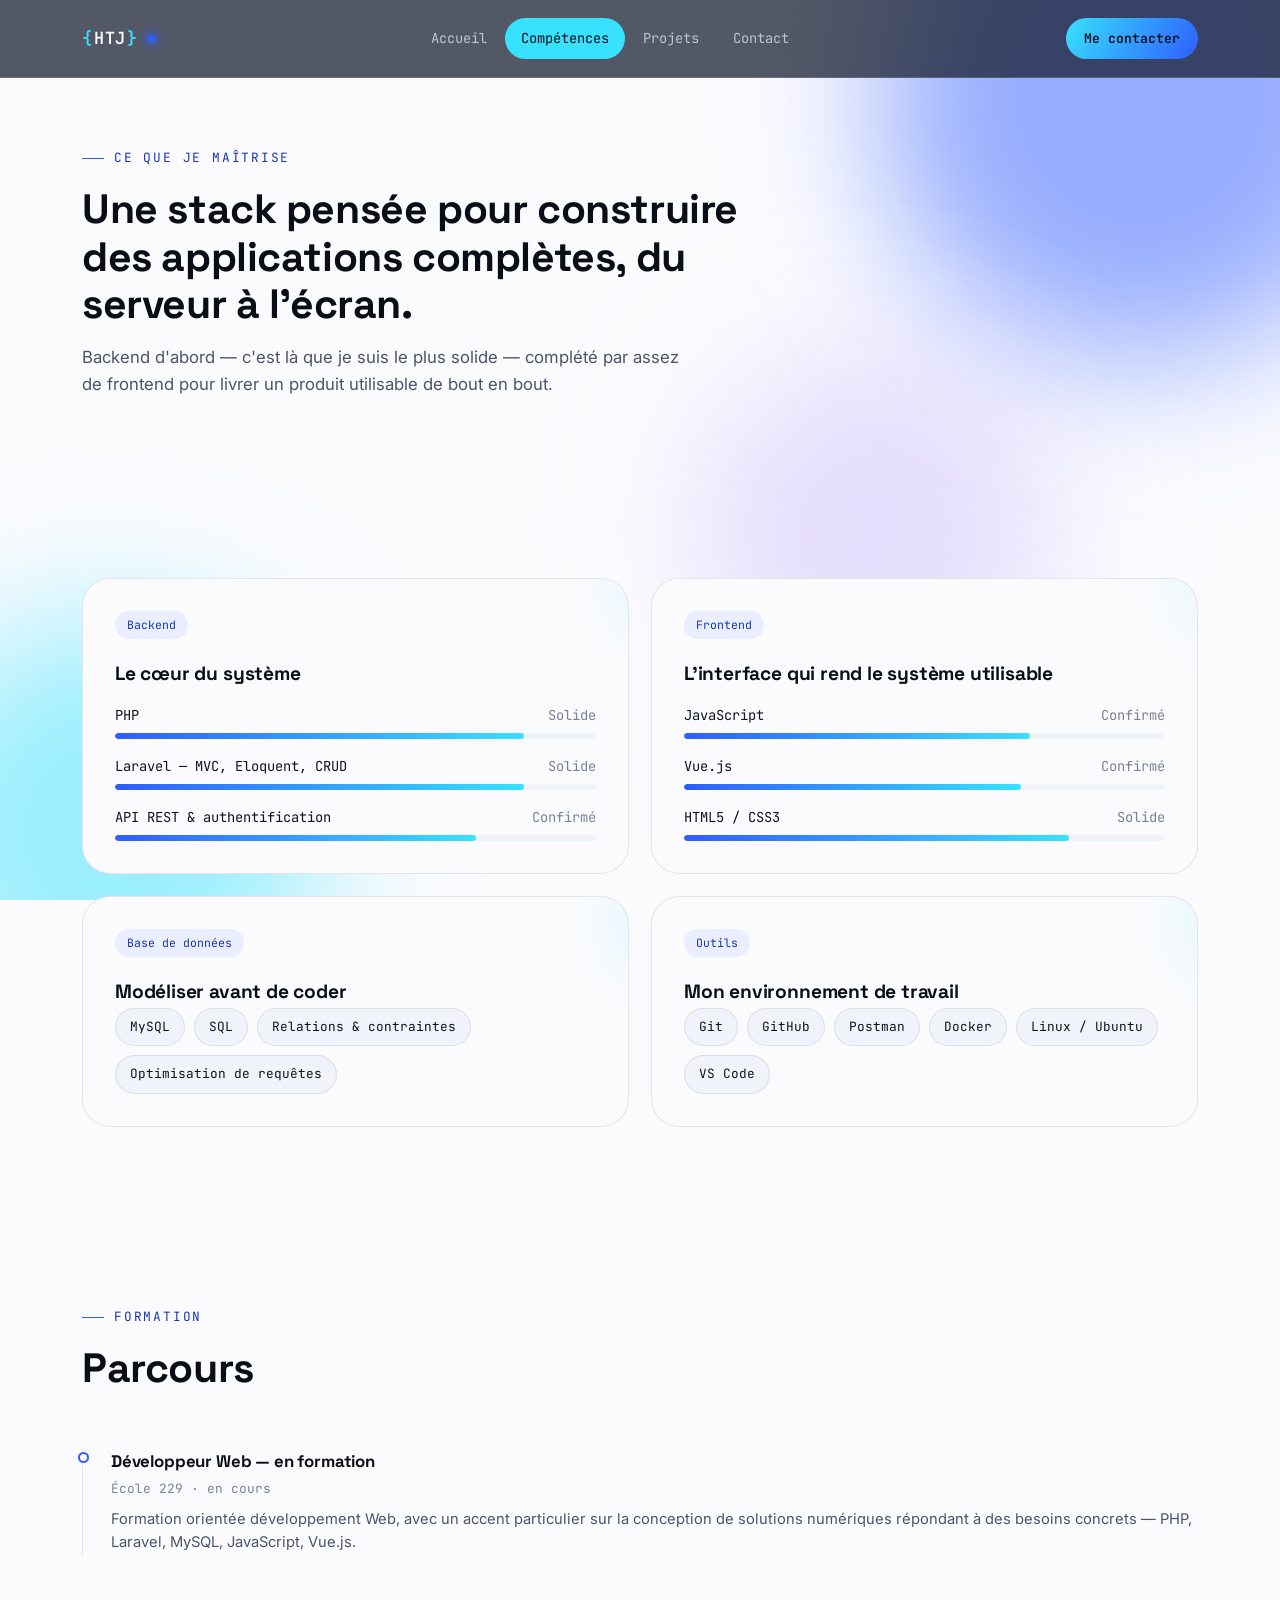
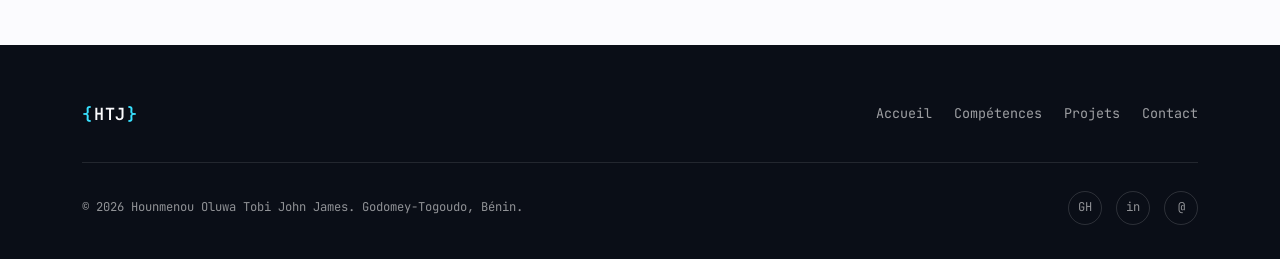
==== competences.html @ 38ccb783 "Premier commit du portfolio" ====
<!DOCTYPE html>
<html lang="fr">

<head>
    <meta charset="UTF-8">
    <meta name="viewport" content="width=device-width, initial-scale=1.0">
    <title>Compétences — Hounmenou John James</title>
    <meta name="description"
        content="Compétences techniques de Hounmenou John James : PHP, Laravel, MySQL, Vue.js, API REST.">
    <link rel="stylesheet" href="css/style.css">
</head>

<body>

    <div class="blob-field">
        <div class="blob blob--1"></div>
        <div class="blob blob--2"></div>
        <div class="blob blob--3"></div>
    </div>

    <nav class="nav">
        <div class="nav__inner">
            <a href="index.html" class="brand"><span class="brand__bracket">{</span>HTJ<span
                    class="brand__bracket">}</span><span class="brand__dot"></span></a>
            <div class="nav__links">
                <a href="index.html">Accueil</a>
                <a href="competences.html">Compétences</a>
                <a href="projets.html">Projets</a>
                <a href="contact.html">Contact</a>
            </div>
            <a href="contact.html" class="nav__cta">Me contacter</a>
            <button class="nav__toggle" aria-label="Ouvrir le menu">
                <span></span><span></span><span></span>
            </button>
        </div>
    </nav>

    <header class="section section--tight" style="padding-top:70px;">
        <div class="container">
            <div class="eyebrow reveal">Ce que je maîtrise</div>
            <h1 class="section__title reveal" style="max-width:680px;">Une stack pensée pour construire des applications
                complètes, du serveur à l'écran.</h1>
            <p class="section__lede reveal" style="max-width:600px;">Backend d'abord — c'est là que je suis le plus
                solide — complété par assez de frontend pour livrer un produit utilisable de bout en bout.</p>
        </div>
    </header>

    <section class="section section--tight">
        <div class="container">
            <div class="skill-groups">

                <div class="skill-card reveal">
                    <div class="skill-card__head">
                        <span class="skill-card__tag">Backend</span>
                    </div>
                    <h3 class="skill-card__title">Le cœur du système</h3>
                    <div class="bar-list">
                        <div>
                            <div class="bar-row__top"><span>PHP</span><span>Solide</span></div>
                            <div class="bar-track">
                                <div class="bar-fill" data-value="85"></div>
                            </div>
                        </div>
                        <div>
                            <div class="bar-row__top"><span>Laravel — MVC, Eloquent, CRUD</span><span>Solide</span>
                            </div>
                            <div class="bar-track">
                                <div class="bar-fill" data-value="85"></div>
                            </div>
                        </div>
                        <div>
                            <div class="bar-row__top"><span>API REST &amp; authentification</span><span>Confirmé</span>
                            </div>
                            <div class="bar-track">
                                <div class="bar-fill" data-value="75"></div>
                            </div>
                        </div>
                    </div>
                </div>

                <div class="skill-card reveal">
                    <div class="skill-card__head">
                        <span class="skill-card__tag">Frontend</span>
                    </div>
                    <h3 class="skill-card__title">L'interface qui rend le système utilisable</h3>
                    <div class="bar-list">
                        <div>
                            <div class="bar-row__top"><span>JavaScript</span><span>Confirmé</span></div>
                            <div class="bar-track">
                                <div class="bar-fill" data-value="72"></div>
                            </div>
                        </div>
                        <div>
                            <div class="bar-row__top"><span>Vue.js</span><span>Confirmé</span></div>
                            <div class="bar-track">
                                <div class="bar-fill" data-value="70"></div>
                            </div>
                        </div>
                        <div>
                            <div class="bar-row__top"><span>HTML5 / CSS3</span><span>Solide</span></div>
                            <div class="bar-track">
                                <div class="bar-fill" data-value="80"></div>
                            </div>
                        </div>
                    </div>
                </div>

                <div class="skill-card reveal">
                    <div class="skill-card__head">
                        <span class="skill-card__tag">Base de données</span>
                    </div>
                    <h3 class="skill-card__title">Modéliser avant de coder</h3>
                    <div class="pill-row">
                        <span class="pill">MySQL</span>
                        <span class="pill">SQL</span>
                        <span class="pill">Relations &amp; contraintes</span>
                        <span class="pill">Optimisation de requêtes</span>
                    </div>
                </div>

                <div class="skill-card reveal">
                    <div class="skill-card__head">
                        <span class="skill-card__tag">Outils</span>
                    </div>
                    <h3 class="skill-card__title">Mon environnement de travail</h3>
                    <div class="pill-row">
                        <span class="pill">Git</span>
                        <span class="pill">GitHub</span>
                        <span class="pill">Postman</span>
                        <span class="pill">Docker</span>
                        <span class="pill">Linux / Ubuntu</span>
                        <span class="pill">VS Code</span>
                    </div>
                </div>

            </div>
        </div>
    </section>

    <section class="section section--tight">
        <div class="container">
            <div class="section__head reveal">
                <div class="eyebrow">Formation</div>
                <h2 class="section__title">Parcours</h2>
            </div>
            <div class="timeline reveal">
                <div class="timeline__item">
                    <h3 class="timeline__title">Développeur Web — en formation</h3>
                    <div class="timeline__meta">École 229 · en cours</div>
                    <p class="timeline__desc">Formation orientée développement Web, avec un accent particulier sur la
                        conception de solutions numériques répondant à des besoins concrets — PHP, Laravel, MySQL,
                        JavaScript, Vue.js.</p>
                </div>
            </div>
        </div>
    </section>

    <footer class="footer">
        <div class="container">
            <div class="footer__top">
                <a href="index.html" class="brand"><span class="brand__bracket">{</span>HTJ<span
                        class="brand__bracket">}</span></a>
                <div class="footer__links">
                    <a href="index.html">Accueil</a>
                    <a href="competences.html">Compétences</a>
                    <a href="projets.html">Projets</a>
                    <a href="contact.html">Contact</a>
                </div>
            </div>
            <div class="footer__bottom">
                <span>© 2026 Hounmenou Oluwa Tobi John James. Godomey-Togoudo, Bénin.</span>
                <div class="footer__socials">
                    <a href="https://github.com/hounmenoutobi11-hub" target="_blank" rel="noopener"
                        aria-label="GitHub">GH</a>
                    <a href="https://linkedin.com/in/tobi-hounmenou-9b517a405/" target="_blank" rel="noopener"
                        aria-label="LinkedIn">in</a>
                    <a href="mailto:hounmenoutobi11@gmail.com" aria-label="Email">@</a>
                </div>
            </div>
        </div>
    </footer>

    <script src="js/script.js"></script>
    <!--Start of Tawk.to Script-->
    <script type="text/javascript">
        var Tawk_API = Tawk_API || {}, Tawk_LoadStart = new Date();
        (function () {
            var s1 = document.createElement("script"), s0 = document.getElementsByTagName("script")[0];
            s1.async = true;
            s1.src = 'https://embed.tawk.to/6a801e471c54b01d435f09fe/1k027ci6o';
            s1.charset = 'UTF-8';
            s1.setAttribute('crossorigin', '*');
            s0.parentNode.insertBefore(s1, s0);
        })();
    </script>
    <!--End of Tawk.to Script-->
</body>

</html>
---- css/style.css ----
/* =========================================================
    HOUNMENOU O.T. John James — Portfolio
    Design system: "Systems, built" — a PHP/Laravel developer
    whose signature is architecture: modules that connect.
    ========================================================= */

@import url('https://fonts.googleapis.com/css2?family=Space+Grotesk:wght@400;500;600;700&family=Inter:wght@400;500;600;700&family=JetBrains+Mono:wght@400;500;600;700&display=swap');

:root {
    --white: #FBFBFE;
    --white-soft: #F1F3FA;
    --ink: #0A0E17;
    --ink-soft: #121A2B;
    --ink-glass: rgba(18, 26, 43, 0.72);
    --blue: #2F5DFF;
    --blue-deep: #1836B2;
    --cyan: #38E1FF;
    --violet: #A78BFA;
    --text-dark: #10131C;
    --text-mid: #4B5468;
    --text-soft: #7A8299;
    --line: rgba(16, 19, 28, 0.09);
    --line-light: rgba(255, 255, 255, 0.14);

    --display: 'Space Grotesk', sans-serif;
    --body: 'Inter', sans-serif;
    --mono: 'JetBrains Mono', monospace;

    --radius-lg: 28px;
    --radius-md: 18px;
    --radius-sm: 10px;

    --shadow-soft: 0 20px 60px rgba(16, 19, 28, 0.10);
    --shadow-glow: 0 0 0 1px rgba(47, 93, 255, 0.12), 0 30px 80px rgba(47, 93, 255, 0.18);
}

*,
*::before,
*::after {
    box-sizing: border-box;
}

html {
    scroll-behavior: smooth;
}

body {
    margin: 0;
    background: var(--white);
    color: var(--text-dark);
    font-family: var(--body);
    font-size: 16px;
    line-height: 1.6;
    -webkit-font-smoothing: antialiased;
    overflow-x: hidden;
}

img {
    max-width: 100%;
    display: block;
}

a {
    color: inherit;
    text-decoration: none;
}

ul {
    margin: 0;
    padding: 0;
    list-style: none;
}

h1,
h2,
h3,
h4 {
    font-family: var(--display);
    margin: 0;
    color: var(--ink);
    letter-spacing: -0.01em;
}

p {
    margin: 0;
}

button {
    font-family: inherit;
    cursor: pointer;
}

:focus-visible {
    outline: 2px solid var(--blue);
    outline-offset: 3px;
    border-radius: 4px;
}

.container {
    width: 100%;
    max-width: 1180px;
    margin: 0 auto;
    padding: 0 32px;
}

/* ---------- ambient blobs ---------- */
.blob-field {
    position: fixed;
    inset: 0;
    z-index: -1;
    overflow: hidden;
    pointer-events: none;
}

.blob {
    position: absolute;
    border-radius: 50%;
    filter: blur(70px);
    opacity: 0.5;
    animation: drift 22s ease-in-out infinite;
    mix-blend-mode: multiply;
}

body.theme-dark .blob {
    mix-blend-mode: screen;
    opacity: 0.35;
}

.blob--1 {
    width: 520px;
    height: 520px;
    background: var(--blue);
    top: -160px;
    right: -120px;
    animation-duration: 26s;
}

.blob--2 {
    width: 420px;
    height: 420px;
    background: var(--cyan);
    bottom: -140px;
    left: -100px;
    animation-duration: 30s;
    animation-delay: -6s;
}

.blob--3 {
    width: 340px;
    height: 340px;
    background: var(--violet);
    top: 40%;
    left: 55%;
    animation-duration: 24s;
    animation-delay: -12s;
    opacity: 0.28;
}

@keyframes drift {

    0%,
    100% {
        transform: translate(0, 0) scale(1);
    }

    33% {
        transform: translate(30px, -40px) scale(1.08);
    }

    66% {
        transform: translate(-25px, 25px) scale(0.95);
    }
}

@media (prefers-reduced-motion:reduce) {
    .blob {
        animation: none;
    }

    html {
        scroll-behavior: auto;
    }

    * {
        animation-duration: 0.001ms !important;
        animation-iteration-count: 1 !important;
        transition-duration: 0.001ms !important;
    }
}

/* ---------- nav ---------- */
.nav {
    position: sticky;
    top: 0;
    z-index: 100;
    background: var(--ink-glass);
    backdrop-filter: blur(14px);
    -webkit-backdrop-filter: blur(14px);
    border-bottom: 1px solid var(--line-light);
}

.nav__inner {
    display: flex;
    align-items: center;
    justify-content: space-between;
    padding: 18px 32px;
    max-width: 1180px;
    margin: 0 auto;
}

.brand {
    font-family: var(--mono);
    font-weight: 600;
    font-size: 1.05rem;
    color: var(--white);
    display: flex;
    align-items: center;
    gap: 2px;
    letter-spacing: 0.02em;
}

.brand__bracket {
    color: var(--cyan);
}

.brand__dot {
    width: 7px;
    height: 7px;
    border-radius: 50%;
    background: var(--blue);
    box-shadow: 0 0 10px 2px var(--blue);
    margin-left: 8px;
    animation: pulse 2.4s ease-in-out infinite;
}

@keyframes pulse {

    0%,
    100% {
        opacity: 1;
    }

    50% {
        opacity: 0.35;
    }
}

.nav__links {
    display: flex;
    align-items: center;
    gap: 2px;
}

.nav__links a {
    font-family: var(--mono);
    font-size: 0.86rem;
    color: rgba(251, 251, 254, 0.66);
    padding: 9px 16px;
    border-radius: 100px;
    transition: color .2s ease, background .2s ease;
    position: relative;
}

.nav__links a:hover {
    color: var(--white);
    background: rgba(255, 255, 255, 0.06);
}

.nav__links a.is-active {
    color: var(--ink);
    background: var(--cyan);
}

.nav__cta {
    font-family: var(--mono);
    font-size: 0.82rem;
    color: var(--ink);
    background: linear-gradient(120deg, var(--cyan), var(--blue));
    padding: 10px 18px;
    border-radius: 100px;
    font-weight: 600;
    white-space: nowrap;
}

.nav__toggle {
    display: none;
    flex-direction: column;
    gap: 5px;
    background: none;
    border: none;
    padding: 6px;
}

.nav__toggle span {
    width: 22px;
    height: 2px;
    background: var(--white);
    border-radius: 2px;
}

/* ---------- buttons ---------- */
.btn {
    display: inline-flex;
    align-items: center;
    gap: 10px;
    padding: 14px 26px;
    border-radius: 100px;
    font-family: var(--mono);
    font-size: 0.88rem;
    font-weight: 600;
    border: 1px solid transparent;
    transition: transform .25s ease, box-shadow .25s ease, background .25s ease, color .25s ease;
}

.btn:hover {
    transform: translateY(-2px);
}

.btn--primary {
    background: var(--ink);
    color: var(--white);
    box-shadow: 0 10px 30px rgba(10, 14, 23, 0.25);
}

.btn--primary:hover {
    box-shadow: 0 16px 40px rgba(10, 14, 23, 0.35);
}

.btn--ghost {
    background: transparent;
    color: var(--ink);
    border-color: var(--line);
}

.btn--ghost:hover {
    border-color: var(--ink);
    background: var(--white-soft);
}

.btn--on-dark {
    background: linear-gradient(120deg, var(--cyan), var(--blue));
    color: var(--ink);
}

.btn__arrow {
    transition: transform .25s ease;
}

.btn:hover .btn__arrow {
    transform: translateX(4px);
}

/* ---------- section basics ---------- */
.section {
    padding: 120px 0;
    position: relative;
}

.section--tight {
    padding: 90px 0;
}

.eyebrow {
    font-family: var(--mono);
    font-size: 0.8rem;
    color: var(--blue-deep);
    text-transform: uppercase;
    letter-spacing: 0.14em;
    display: flex;
    align-items: center;
    gap: 10px;
    margin-bottom: 18px;
}

.eyebrow::before {
    content: '';
    width: 22px;
    height: 1px;
    background: var(--blue);
}

.section__head {
    max-width: 640px;
    margin-bottom: 56px;
}

.section__title {
    font-size: clamp(1.9rem, 3.2vw, 2.6rem);
    line-height: 1.15;
}

.section__lede {
    margin-top: 16px;
    color: var(--text-mid);
    font-size: 1.05rem;
}

/* ---------- hero ---------- */
.hero {
    padding: 96px 0 110px;
    position: relative;
}

.hero__grid {
    display: grid;
    grid-template-columns: 1.05fr 0.95fr;
    gap: 56px;
    align-items: center;
}

.hero__id {
    display: flex;
    align-items: center;
    gap: 16px;
    margin-bottom: 30px;
}

.hero__avatar {
    width: 64px;
    height: 64px;
    border-radius: 50%;
    padding: 3px;
    background: linear-gradient(135deg, var(--blue), var(--cyan));
    flex-shrink: 0;
    box-shadow: 0 8px 22px rgba(47, 93, 255, 0.25);
}

.hero__avatar img {
    width: 100%;
    height: 100%;
    border-radius: 50%;
    object-fit: cover;
    display: block;
    border: 2px solid var(--white);
}

.hero__id-text {
    display: flex;
    flex-direction: column;
    gap: 5px;
}

.hero__name {
    font-family: var(--display);
    font-weight: 600;
    font-size: 1rem;
    color: var(--ink);
}

.hero__status {
    font-family: var(--mono);
    font-size: 0.78rem;
    color: var(--text-soft);
    display: flex;
    align-items: center;
    gap: 7px;
}

.status-dot {
    width: 7px;
    height: 7px;
    border-radius: 50%;
    background: #28C840;
    box-shadow: 0 0 0 3px rgba(40, 200, 64, 0.18);
}

.hero__title {
    font-size: clamp(2.2rem, 4.4vw, 3.4rem);
    line-height: 1.08;
    margin-bottom: 22px;
}

.hero__title code {
    font-family: var(--mono);
    background: linear-gradient(120deg, var(--blue), var(--violet) 55%, var(--cyan));
    -webkit-background-clip: text;
    background-clip: text;
    color: transparent;
    font-size: 0.62em;
    display: block;
    margin-bottom: 10px;
    font-weight: 600;
}

.hero__lede {
    font-size: 1.12rem;
    color: var(--text-mid);
    max-width: 520px;
    margin-bottom: 34px;
}

.hero__actions {
    display: flex;
    gap: 14px;
    flex-wrap: wrap;
    margin-bottom: 40px;
}

.hero__meta {
    display: flex;
    gap: 28px;
    flex-wrap: wrap;
    font-family: var(--mono);
    font-size: 0.82rem;
    color: var(--text-soft);
}

.hero__meta strong {
    color: var(--ink);
    display: block;
    font-family: var(--body);
    font-size: 1.3rem;
    margin-bottom: 2px;
}

/* terminal signature */
.terminal {
    background: var(--ink);
    border-radius: var(--radius-lg);
    box-shadow: var(--shadow-glow);
    overflow: hidden;
    border: 1px solid rgba(255, 255, 255, 0.06);
}

.terminal__bar {
    display: flex;
    align-items: center;
    gap: 8px;
    padding: 14px 18px;
    background: var(--ink-soft);
    border-bottom: 1px solid rgba(255, 255, 255, 0.06);
}

.terminal__dot {
    width: 10px;
    height: 10px;
    border-radius: 50%;
}

.terminal__dot--r {
    background: #FF5F57;
}

.terminal__dot--y {
    background: #FEBC2E;
}

.terminal__dot--g {
    background: #28C840;
}

.terminal__label {
    margin-left: 10px;
    font-family: var(--mono);
    font-size: 0.78rem;
    color: rgba(255, 255, 255, 0.4);
}

.terminal__body {
    padding: 26px 24px 30px;
    font-family: var(--mono);
    font-size: 0.86rem;
    line-height: 1.85;
    min-height: 280px;
    color: #D6DCF0;
}

.terminal__body .c-key {
    color: #7FB0FF;
}

.terminal__body .c-class {
    color: var(--cyan);
}

.terminal__body .c-str {
    color: #B7F5C0;
}

.terminal__body .c-com {
    color: #6B7590;
}

.terminal__body .c-fn {
    color: #F5C97F;
}

.cursor {
    display: inline-block;
    width: 8px;
    height: 1.1em;
    background: var(--cyan);
    margin-left: 2px;
    vertical-align: text-bottom;
    animation: blink 1s step-end infinite;
}

@keyframes blink {
    50% {
        opacity: 0;
    }
}

/* ---------- blueprint connectors (signature motif) ---------- */
.blueprint {
    position: relative;
    padding: 70px 0;
}

.blueprint__line {
    stroke: var(--line);
    stroke-width: 1.4;
    fill: none;
}

.blueprint__nodes {
    display: grid;
    grid-template-columns: repeat(4, 1fr);
    gap: 20px;
}

.node {
    background: var(--white);
    border: 1px solid var(--line);
    border-radius: var(--radius-md);
    padding: 26px 22px;
    transition: border-color .25s ease, transform .25s ease, box-shadow .25s ease;
    position: relative;
}

.node:hover {
    transform: translateY(-4px);
    border-color: var(--blue);
    box-shadow: var(--shadow-soft);
}

.node__index {
    font-family: var(--mono);
    font-size: 0.76rem;
    color: var(--blue);
    margin-bottom: 14px;
    display: block;
}

.node__title {
    font-size: 1.02rem;
    margin-bottom: 8px;
}

.node__desc {
    font-size: 0.9rem;
    color: var(--text-mid);
}

/* ---------- stat strip ---------- */
.stripe {
    background: var(--ink);
    color: var(--white);
    padding: 64px 0;
}

.stripe__grid {
    display: grid;
    grid-template-columns: repeat(3, 1fr);
    gap: 32px;
}

.stripe__num {
    font-family: var(--display);
    font-size: 2.4rem;
    color: var(--cyan);
    margin-bottom: 6px;
}

.stripe__label {
    font-family: var(--mono);
    font-size: 0.82rem;
    color: rgba(255, 255, 255, 0.6);
}

/* ---------- skills page ---------- */
.skill-groups {
    display: grid;
    grid-template-columns: repeat(2, 1fr);
    gap: 22px;
}

.skill-card {
    background: var(--white);
    border: 1px solid var(--line);
    border-radius: var(--radius-lg);
    padding: 32px;
    position: relative;
    overflow: hidden;
}

.skill-card::before {
    content: '';
    position: absolute;
    top: -40%;
    right: -30%;
    width: 220px;
    height: 220px;
    border-radius: 50%;
    background: radial-gradient(circle, var(--cyan) 0%, transparent 70%);
    opacity: 0.16;
}

.skill-card__head {
    display: flex;
    align-items: center;
    gap: 12px;
    margin-bottom: 20px;
}

.skill-card__tag {
    font-family: var(--mono);
    font-size: 0.72rem;
    color: var(--blue-deep);
    background: rgba(47, 93, 255, 0.08);
    padding: 5px 12px;
    border-radius: 100px;
}

.skill-card__title {
    font-size: 1.2rem;
}

.pill-row {
    display: flex;
    flex-wrap: wrap;
    gap: 9px;
}

.pill {
    font-family: var(--mono);
    font-size: 0.8rem;
    padding: 8px 14px;
    border-radius: 100px;
    background: var(--white-soft);
    border: 1px solid var(--line);
    color: var(--text-dark);
    transition: background .2s ease, color .2s ease, border-color .2s ease;
}

.pill:hover {
    background: var(--ink);
    color: var(--white);
    border-color: var(--ink);
}

.bar-list {
    display: flex;
    flex-direction: column;
    gap: 16px;
    margin-top: 14px;
}

.bar-row__top {
    display: flex;
    justify-content: space-between;
    font-size: 0.86rem;
    margin-bottom: 7px;
    font-family: var(--mono);
}

.bar-row__top span:last-child {
    color: var(--text-soft);
}

.bar-track {
    height: 6px;
    background: var(--white-soft);
    border-radius: 100px;
    overflow: hidden;
}

.bar-fill {
    height: 100%;
    border-radius: 100px;
    background: linear-gradient(90deg, var(--blue), var(--cyan));
    width: 0;
    transition: width 1.1s cubic-bezier(.16, 1, .3, 1);
}

/* ---------- projects ---------- */
.project {
    border: 1px solid var(--line);
    border-radius: var(--radius-lg);
    padding: 44px;
    margin-bottom: 28px;
    position: relative;
    background: var(--white);
    transition: box-shadow .3s ease, border-color .3s ease;
}

.project:hover {
    box-shadow: var(--shadow-soft);
    border-color: rgba(47, 93, 255, 0.25);
}

.project__top {
    display: flex;
    justify-content: space-between;
    align-items: flex-start;
    gap: 24px;
    margin-bottom: 20px;
    flex-wrap: wrap;
}

.project__title {
    font-size: 1.6rem;
    margin-bottom: 10px;
}

.project__stack {
    display: flex;
    gap: 8px;
    flex-wrap: wrap;
}

.project__status {
    font-family: var(--mono);
    font-size: 0.76rem;
    color: var(--blue-deep);
    background: rgba(56, 225, 255, 0.15);
    border: 1px solid rgba(47, 93, 255, 0.2);
    padding: 6px 14px;
    border-radius: 100px;
    white-space: nowrap;
}

.project__desc {
    color: var(--text-mid);
    max-width: 640px;
    margin-bottom: 24px;
}

.project__features {
    display: grid;
    grid-template-columns: repeat(2, 1fr);
    gap: 12px 24px;
}

.project__features li {
    display: flex;
    gap: 10px;
    font-size: 0.92rem;
    color: var(--text-dark);
    align-items: flex-start;
}

.project__features li::before {
    content: '';
    width: 6px;
    height: 6px;
    border-radius: 50%;
    background: var(--cyan);
    margin-top: 8px;
    flex-shrink: 0;
    box-shadow: 0 0 0 3px rgba(56, 225, 255, 0.18);
}

.project__note {
    margin-top: 26px;
    padding-top: 22px;
    border-top: 1px dashed var(--line);
    font-family: var(--mono);
    font-size: 0.82rem;
    color: var(--text-soft);
    display: flex;
    align-items: center;
    gap: 10px;
}

/* ---------- timeline (formation) ---------- */
.timeline {
    position: relative;
    padding-left: 28px;
    border-left: 1px solid var(--line);
}

.timeline__item {
    position: relative;
    padding-bottom: 32px;
}

.timeline__item:last-child {
    padding-bottom: 0;
}

.timeline__item::before {
    content: '';
    position: absolute;
    left: -33px;
    top: 4px;
    width: 11px;
    height: 11px;
    border-radius: 50%;
    background: var(--white);
    border: 2px solid var(--blue);
}

.timeline__title {
    font-size: 1.05rem;
    margin-bottom: 4px;
}

.timeline__meta {
    font-family: var(--mono);
    font-size: 0.8rem;
    color: var(--text-soft);
    margin-bottom: 8px;
}

.timeline__desc {
    color: var(--text-mid);
    font-size: 0.92rem;
}

/* ---------- contact ---------- */
.contact-wrap {
    display: grid;
    grid-template-columns: 0.9fr 1.1fr;
    gap: 0;
    border: 1px solid var(--line);
    border-radius: var(--radius-lg);
    overflow: hidden;
}

.contact-panel {
    background: var(--ink);
    color: var(--white);
    padding: 52px 44px;
    position: relative;
    overflow: hidden;
}

.contact-panel__title {
    color: var(--white);
    font-size: 1.7rem;
    margin-bottom: 16px;
}

.contact-panel__lede {
    color: rgba(255, 255, 255, 0.62);
    margin-bottom: 36px;
    font-size: 0.98rem;
}

.contact-item {
    display: flex;
    align-items: flex-start;
    gap: 14px;
    margin-bottom: 22px;
}

.contact-item__icon {
    width: 38px;
    height: 38px;
    border-radius: 10px;
    background: rgba(255, 255, 255, 0.07);
    display: flex;
    align-items: center;
    justify-content: center;
    flex-shrink: 0;
    color: var(--cyan);
}

.contact-item__label {
    font-family: var(--mono);
    font-size: 0.74rem;
    color: rgba(255, 255, 255, 0.45);
    margin-bottom: 3px;
    text-transform: uppercase;
    letter-spacing: 0.08em;
}

.contact-item__value {
    font-size: 0.96rem;
    color: var(--white);
}

.contact-item a:hover {
    color: var(--cyan);
}

.contact-form {
    padding: 52px 44px;
}

.form-row {
    margin-bottom: 22px;
}

.form-row label {
    display: block;
    font-family: var(--mono);
    font-size: 0.78rem;
    color: var(--text-soft);
    margin-bottom: 8px;
    text-transform: uppercase;
    letter-spacing: 0.06em;
}

.form-row input,
.form-row textarea {
    width: 100%;
    border: 1px solid var(--line);
    border-radius: var(--radius-sm);
    padding: 14px 16px;
    font-family: var(--body);
    font-size: 0.96rem;
    background: var(--white-soft);
    transition: border-color .2s ease, background .2s ease;
}

.form-row input:focus,
.form-row textarea:focus {
    border-color: var(--blue);
    background: var(--white);
    outline: none;
}

.form-row textarea {
    resize: vertical;
    min-height: 120px;
}

.form-note {
    font-size: 0.82rem;
    color: var(--text-soft);
    margin-top: 6px;
}

/* ---------- footer ---------- */
.footer {
    background: var(--ink);
    color: rgba(255, 255, 255, 0.55);
    padding: 56px 0 34px;
}

.footer__top {
    display: flex;
    justify-content: space-between;
    align-items: center;
    padding-bottom: 34px;
    margin-bottom: 28px;
    border-bottom: 1px solid rgba(255, 255, 255, 0.1);
    flex-wrap: wrap;
    gap: 20px;
}

.footer__links {
    display: flex;
    gap: 22px;
    flex-wrap: wrap;
}

.footer__links a {
    font-family: var(--mono);
    font-size: 0.84rem;
    color: rgba(255, 255, 255, 0.6);
}

.footer__links a:hover {
    color: var(--cyan);
}

.footer__bottom {
    display: flex;
    justify-content: space-between;
    align-items: center;
    font-family: var(--mono);
    font-size: 0.76rem;
    flex-wrap: wrap;
    gap: 12px;
}

.footer__socials {
    display: flex;
    gap: 14px;
}

.footer__socials a {
    width: 34px;
    height: 34px;
    border-radius: 50%;
    border: 1px solid rgba(255, 255, 255, 0.14);
    display: flex;
    align-items: center;
    justify-content: center;
}

.footer__socials a:hover {
    border-color: var(--cyan);
    color: var(--cyan);
}

/* ---------- reveal on scroll ---------- */
.reveal {
    opacity: 0;
    transform: translateY(24px);
    transition: opacity .7s ease, transform .7s ease;
}

.reveal.is-visible {
    opacity: 1;
    transform: translateY(0);
}

/* ---------- responsive ---------- */
@media (max-width:960px) {
    .hero__grid {
        grid-template-columns: 1fr;
    }

    .blueprint__nodes {
        grid-template-columns: repeat(2, 1fr);
    }

    .skill-groups {
        grid-template-columns: 1fr;
    }

    .stripe__grid {
        grid-template-columns: 1fr;
        gap: 26px;
        text-align: center;
    }

    .contact-wrap {
        grid-template-columns: 1fr;
    }
}

@media (max-width:760px) {

    .nav__links,
    .nav__cta {
        display: none;
    }

    .nav__toggle {
        display: flex;
    }

    .nav.is-open .nav__links {
        display: flex;
        flex-direction: column;
        align-items: flex-start;
        gap: 2px;
        position: absolute;
        top: 100%;
        left: 0;
        right: 0;
        background: var(--ink);
        padding: 14px 24px 22px;
        border-bottom: 1px solid rgba(255, 255, 255, 0.1);
    }

    .nav.is-open .nav__links a {
        width: 100%;
        padding: 12px 10px;
    }

    .nav.is-open .nav__cta {
        display: inline-flex;
        margin: 6px 24px 18px;
    }

    .section {
        padding: 80px 0;
    }

    .project__features {
        grid-template-columns: 1fr;
    }

    .project {
        padding: 30px 24px;
    }

    .contact-panel,
    .contact-form {
        padding: 38px 26px;
    }
}

@media (max-width:520px) {
    .container {
        padding: 0 20px;
    }

    .nav__inner {
        padding: 16px 20px;
    }

    .blueprint__nodes {
        grid-template-columns: 1fr;
    }
}
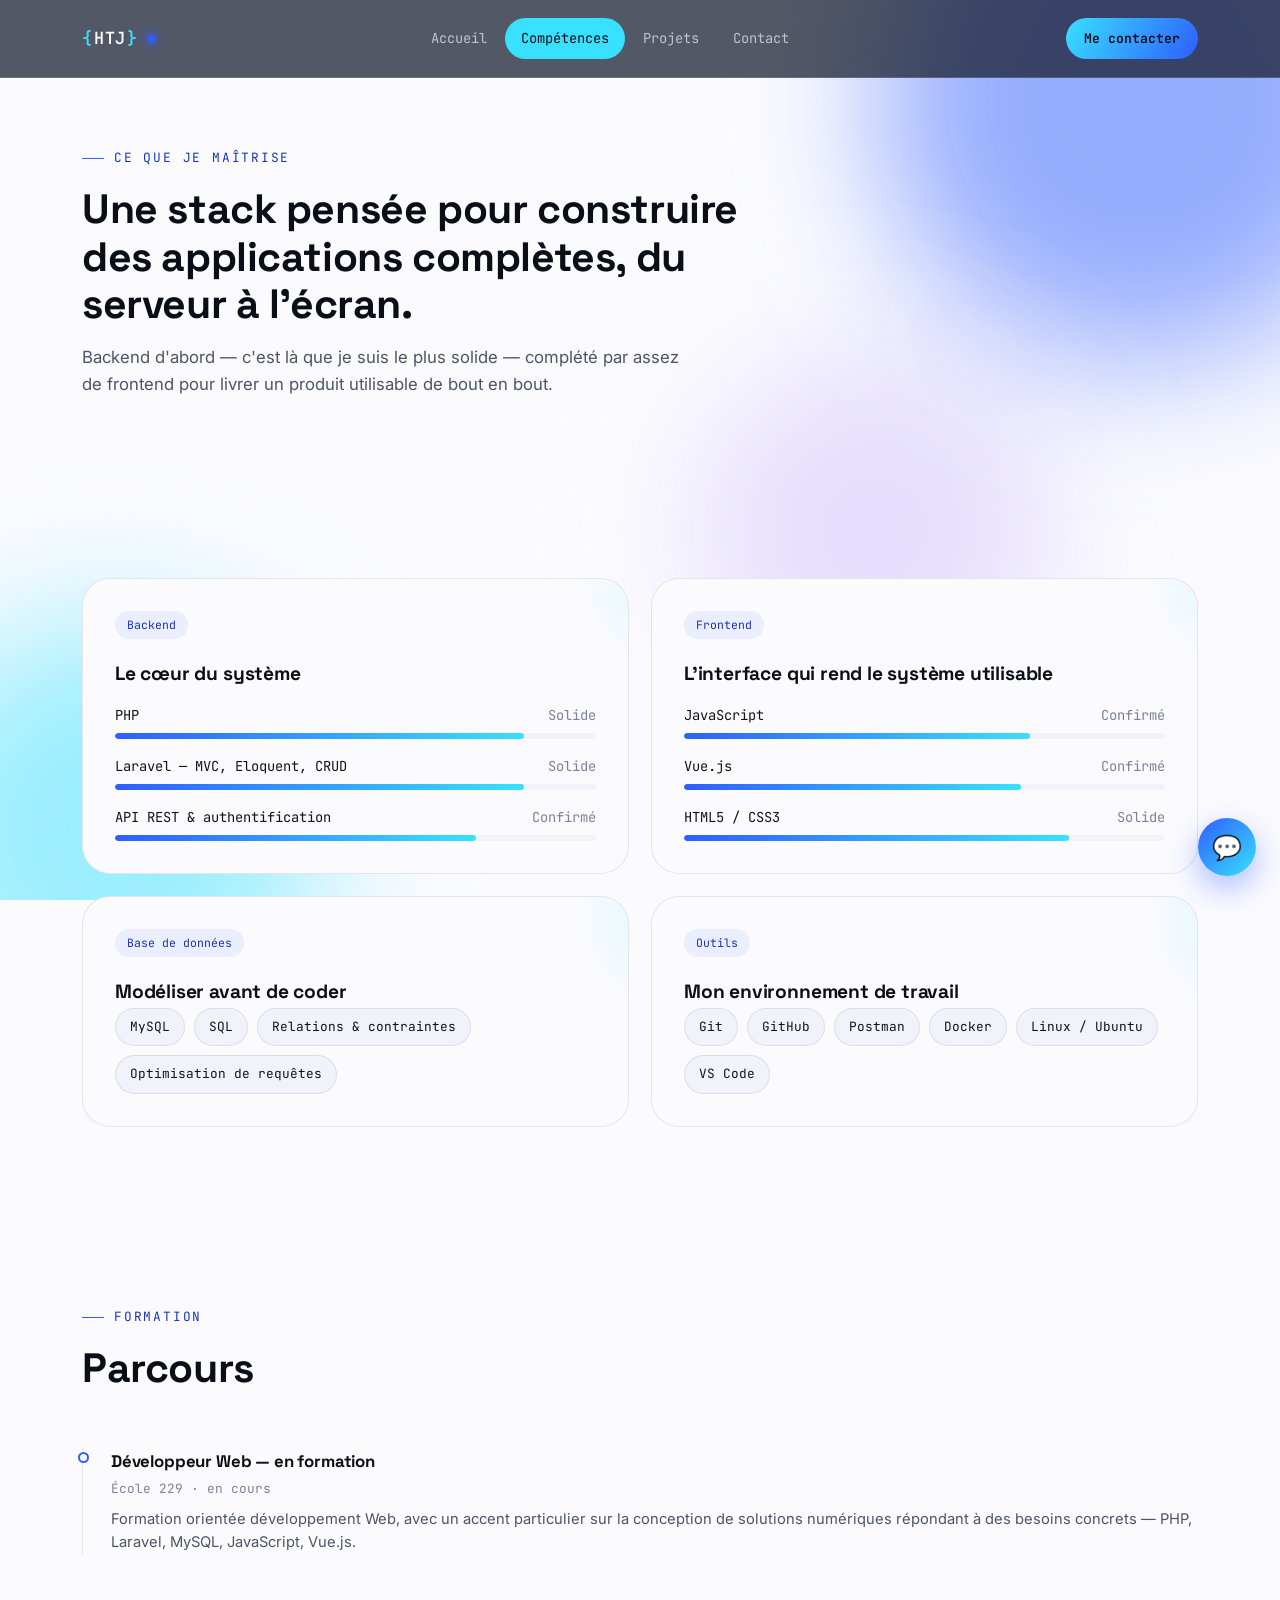
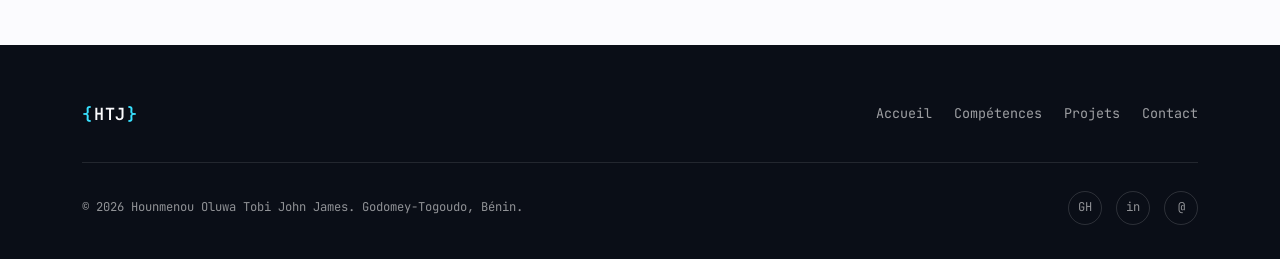
==== commit 9f6ec11f: "Connecter le widget a l'API de messagerie en production" ====
--- a/competences.html
+++ b/competences.html
@@ -181,19 +181,8 @@
     </footer>
 
     <script src="js/script.js"></script>
-    <!--Start of Tawk.to Script-->
-    <script type="text/javascript">
-        var Tawk_API = Tawk_API || {}, Tawk_LoadStart = new Date();
-        (function () {
-            var s1 = document.createElement("script"), s0 = document.getElementsByTagName("script")[0];
-            s1.async = true;
-            s1.src = 'https://embed.tawk.to/6a801e471c54b01d435f09fe/1k027ci6o';
-            s1.charset = 'UTF-8';
-            s1.setAttribute('crossorigin', '*');
-            s0.parentNode.insertBefore(s1, s0);
-        })();
-    </script>
-    <!--End of Tawk.to Script-->
+    <link rel="stylesheet" href="css/chat-widget.css">
+    <script src="js/chat-widget.js"></script>
 </body>
 
 </html>
--- a/css/style.css
+++ b/css/style.css
@@ -830,6 +830,12 @@
     white-space: nowrap;
 }
 
+.project__status--dev {
+    color: #B4740E;
+    background: rgba(245, 201, 127, 0.22);
+    border-color: rgba(245, 201, 127, 0.4);
+}
+
 .project__desc {
     color: var(--text-mid);
     max-width: 640px;
--- a/css/chat-widget.css
+++ b/css/chat-widget.css
@@ -0,0 +1,250 @@
+#pf-chat-bubble {
+    position: fixed;
+    bottom: 24px;
+    right: 24px;
+    width: 58px;
+    height: 58px;
+    border-radius: 50%;
+    background: linear-gradient(135deg, #2F5DFF, #38E1FF);
+    border: none;
+    font-size: 24px;
+    cursor: pointer;
+    box-shadow: 0 12px 32px rgba(47, 93, 255, 0.4);
+    z-index: 9999;
+    transition: transform .2s ease, box-shadow .2s ease;
+}
+
+#pf-chat-bubble:hover {
+    transform: scale(1.06);
+    box-shadow: 0 16px 40px rgba(47, 93, 255, 0.5);
+}
+
+#pf-chat-panel {
+    position: fixed;
+    bottom: 96px;
+    right: 24px;
+    width: 340px;
+    max-width: calc(100vw - 32px);
+    max-height: 480px;
+    background: #fff;
+    border-radius: 20px;
+    box-shadow: 0 28px 70px rgba(10, 14, 23, 0.24);
+    z-index: 9999;
+    flex-direction: column;
+    overflow: hidden;
+    font-family: 'Inter', sans-serif;
+    border: 1px solid rgba(16, 19, 28, 0.06);
+    animation: pf-rise .25s cubic-bezier(.16, 1, .3, 1);
+}
+
+@keyframes pf-rise {
+    from {
+        opacity: 0;
+        transform: translateY(12px);
+    }
+
+    to {
+        opacity: 1;
+        transform: translateY(0);
+    }
+}
+
+#pf-chat-header {
+    background: #0A0E17;
+    background-image: radial-gradient(circle at 15% -20%, rgba(56, 225, 255, 0.25), transparent 55%);
+    color: #fff;
+    padding: 18px 20px;
+    display: flex;
+    align-items: center;
+    gap: 12px;
+}
+
+#pf-chat-avatar {
+    width: 34px;
+    height: 34px;
+    border-radius: 50%;
+    flex-shrink: 0;
+    background: linear-gradient(135deg, #2F5DFF, #38E1FF);
+    display: flex;
+    align-items: center;
+    justify-content: center;
+    font-family: 'Space Grotesk', sans-serif;
+    font-weight: 600;
+    font-size: 0.85rem;
+}
+
+#pf-chat-header-text {
+    flex: 1;
+}
+
+#pf-chat-title {
+    font-family: 'Space Grotesk', sans-serif;
+    font-weight: 600;
+    font-size: 0.95rem;
+}
+
+#pf-chat-status {
+    font-family: 'JetBrains Mono', monospace;
+    font-size: 0.7rem;
+    color: rgba(255, 255, 255, 0.55);
+    display: flex;
+    align-items: center;
+    gap: 5px;
+    margin-top: 2px;
+}
+
+#pf-chat-status::before {
+    content: '';
+    width: 6px;
+    height: 6px;
+    border-radius: 50%;
+    background: #28C840;
+    box-shadow: 0 0 0 2px rgba(40, 200, 64, 0.25);
+}
+
+#pf-chat-close {
+    cursor: pointer;
+    font-size: 1.3rem;
+    line-height: 1;
+    opacity: .6;
+    transition: opacity .15s ease;
+}
+
+#pf-chat-close:hover {
+    opacity: 1;
+}
+
+#pf-chat-thread {
+    flex: 1;
+    overflow-y: auto;
+    padding: 18px;
+    display: flex;
+    flex-direction: column;
+    gap: 10px;
+    max-height: 300px;
+    background: #FBFBFE;
+}
+
+#pf-chat-thread::-webkit-scrollbar {
+    width: 5px;
+}
+
+#pf-chat-thread::-webkit-scrollbar-thumb {
+    background: #d8dce6;
+    border-radius: 10px;
+}
+
+.pf-msg {
+    padding: 10px 14px;
+    border-radius: 14px;
+    max-width: 82%;
+    font-size: 0.87rem;
+    line-height: 1.5;
+    animation: pf-fade .2s ease;
+}
+
+@keyframes pf-fade {
+    from {
+        opacity: 0;
+    }
+
+    to {
+        opacity: 1;
+    }
+}
+
+.pf-visitor {
+    background: #EEF1FA;
+    color: #10131C;
+    align-self: flex-end;
+    border-bottom-right-radius: 4px;
+}
+
+.pf-admin {
+    background: linear-gradient(135deg, #2F5DFF, #3A5EE8);
+    color: #fff;
+    align-self: flex-start;
+    border-bottom-left-radius: 4px;
+}
+
+.pf-empty {
+    font-size: 0.84rem;
+    color: #7A8299;
+    line-height: 1.6;
+}
+
+#pf-chat-form {
+    border-top: 1px solid #EEF0F5;
+    padding: 12px 14px 14px;
+    background: #fff;
+}
+
+#pf-chat-name {
+    width: 100%;
+    border: none;
+    font-size: 0.76rem;
+    margin-bottom: 8px;
+    outline: none;
+    color: #7A8299;
+    font-family: 'JetBrains Mono', monospace;
+}
+
+#pf-chat-name::placeholder {
+    color: #b7bccb;
+}
+
+#pf-chat-form>div {
+    display: flex;
+    gap: 8px;
+    align-items: flex-end;
+}
+
+#pf-chat-input {
+    flex: 1;
+    border: 1px solid #E3E6EE;
+    border-radius: 12px;
+    padding: 10px 13px;
+    resize: none;
+    font-family: inherit;
+    font-size: 0.86rem;
+    max-height: 80px;
+    transition: border-color .15s ease;
+}
+
+#pf-chat-input:focus {
+    outline: none;
+    border-color: #2F5DFF;
+}
+
+#pf-chat-form button {
+    background: #2F5DFF;
+    color: #fff;
+    border: none;
+    border-radius: 12px;
+    width: 40px;
+    height: 40px;
+    cursor: pointer;
+    font-size: 1rem;
+    display: flex;
+    align-items: center;
+    justify-content: center;
+    flex-shrink: 0;
+    transition: background .15s ease, transform .15s ease;
+}
+
+#pf-chat-form button:hover {
+    background: #1836B2;
+    transform: scale(1.05);
+}
+
+#pf-chat-badge{
+    position: absolute; top: -4px; right: -4px;
+    min-width: 20px; height: 20px; padding: 0 5px;
+    background: #FF4D4D; color: #fff;
+    border-radius: 100px; border: 2px solid #fff;
+    display: none; align-items: center; justify-content: center;
+    font-family: 'JetBrains Mono', monospace; font-size: 0.7rem; font-weight: 600;
+    box-shadow: 0 3px 8px rgba(255,77,77,0.4);
+    animation: pf-pop .25s cubic-bezier(.34,1.56,.64,1);
+}
+@keyframes pf-pop{ from{ transform:scale(0); } to{ transform:scale(1); } }
